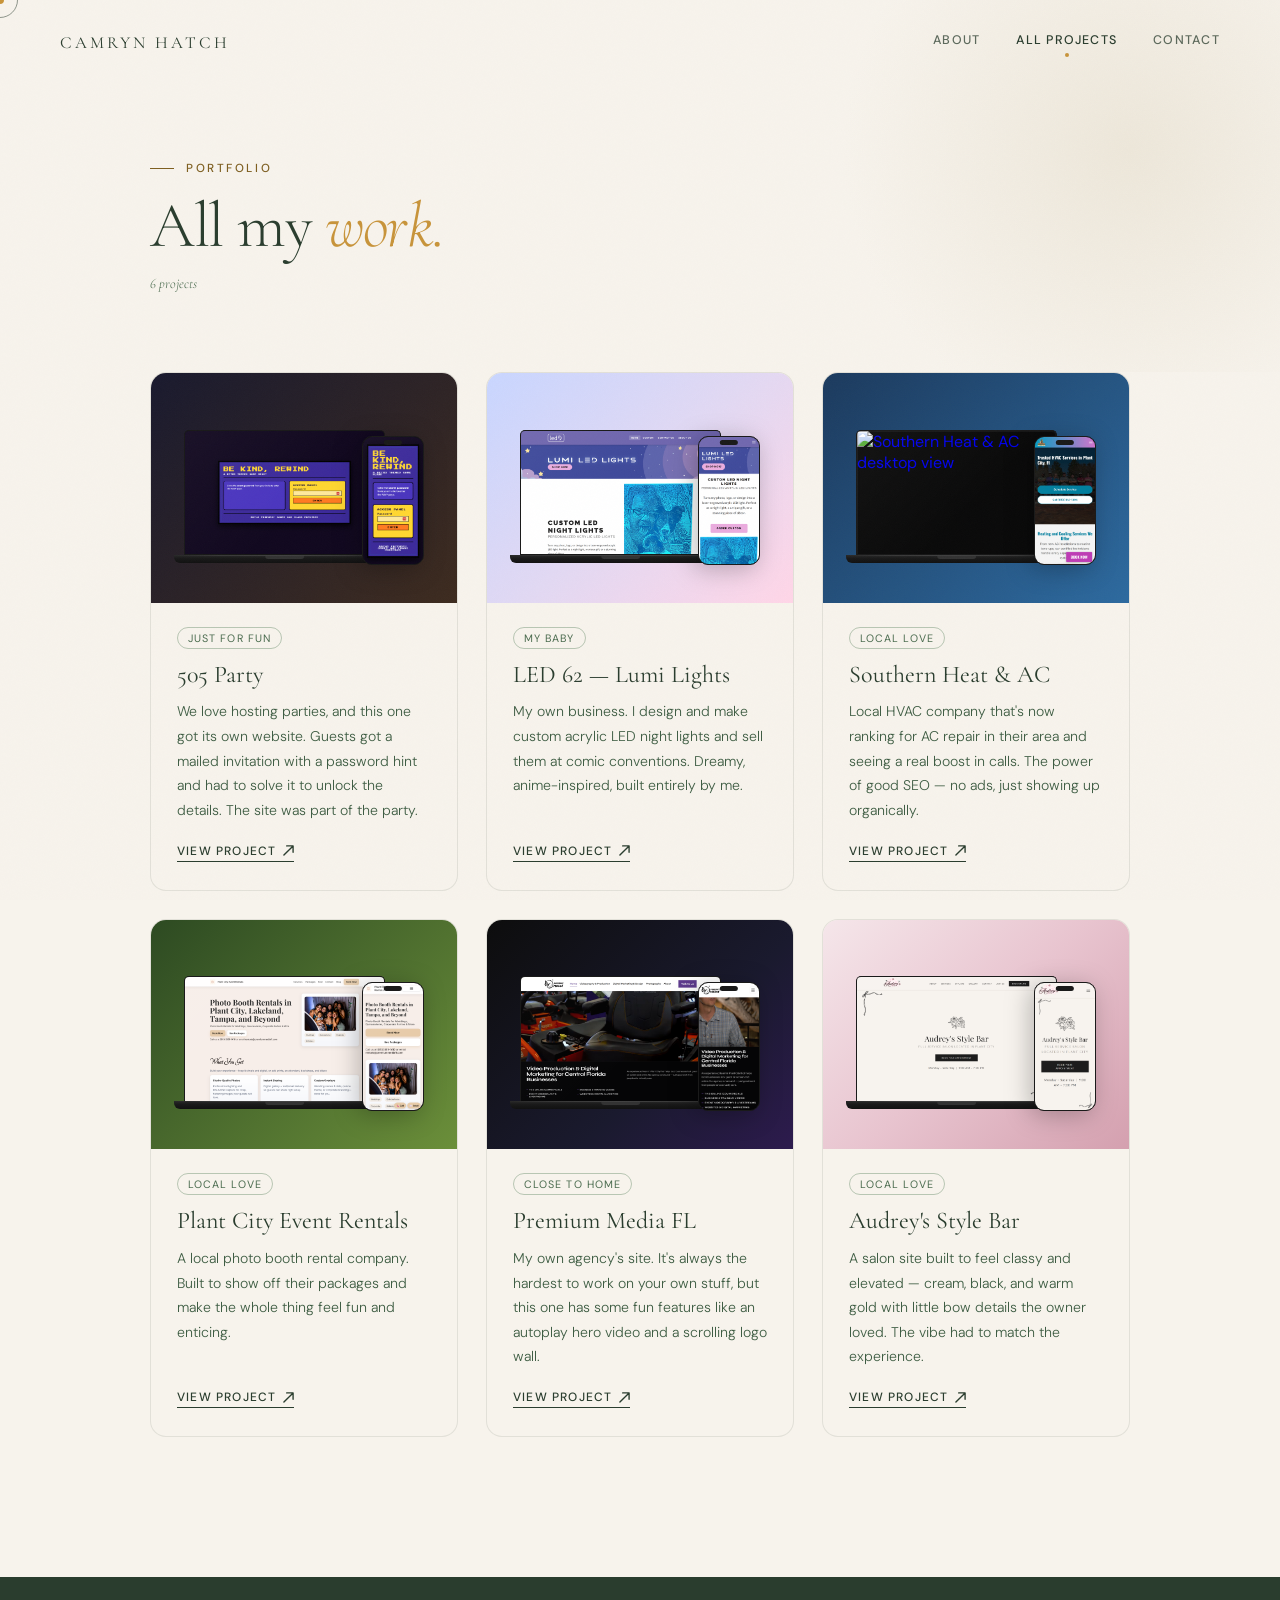
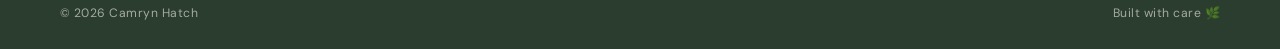
==== work.html @ 8586c79a "initial commit" ====
<!DOCTYPE html>
<html lang="en">
<head>
<meta charset="UTF-8">
<meta name="viewport" content="width=device-width, initial-scale=1.0">
<title>Work — Camryn Hatch</title>
<link href="https://fonts.googleapis.com/css2?family=Cormorant+Garamond:ital,wght@0,300;0,400;0,600;1,300;1,400&family=DM+Sans:ital,wght@0,300;0,400;0,500;1,300&display=swap" rel="stylesheet">
<link rel="stylesheet" href="style.css">
</head>
<body>

<div class="cursor-dot" id="cursorDot"></div>
<div class="cursor-ring" id="cursorRing"></div>

<a href="#workGrid" class="skip-nav">Skip to content</a>

<!-- NAV -->
<nav>
  <a href="index.html" class="nav-logo">Camryn Hatch</a>
  <button class="nav-toggle" id="navToggle" aria-label="Toggle menu" aria-expanded="false">
    <svg class="nav-toggle-icon" viewBox="0 0 32 32" fill="none" xmlns="http://www.w3.org/2000/svg">
      <!-- Stem -->
      <line class="toggle-stem" x1="16" y1="6" x2="16" y2="26" stroke="currentColor" stroke-width="2" stroke-linecap="round"/>
      <!-- Left leaf -->
      <path class="toggle-leaf toggle-leaf--left" d="M16 13 C12 9 6 9 6 13 C6 17 12 17 16 13Z" fill="currentColor" opacity="0.7"/>
      <!-- Right leaf -->
      <path class="toggle-leaf toggle-leaf--right" d="M16 21 C20 17 26 17 26 21 C26 25 20 25 16 21Z" fill="currentColor" opacity="0.7"/>
    </svg>
  </button>
  <ul class="nav-links" id="navLinks">
    <li><a href="index.html#about">About</a></li>
    <li><a href="work.html" class="active">All Projects</a></li>
    <li><a href="index.html#contact">Contact</a></li>
  </ul>
</nav>

<!-- PAGE HEADER -->
<section class="work-header">
  <div class="hero-bg-circle"></div>
  <div class="section-wrap">
    <div class="work-header-inner">
      <div class="work-header-text reveal">
        <p class="eyebrow">Portfolio</p>
        <h1 class="section-heading">All my <em>work.</em></h1>
        <p class="work-count" id="workCount">6 projects</p>
      </div>
    </div>
  </div>
</section>

<!-- WORK GRID -->
<section class="work-grid-section">
  <div class="section-wrap">
    <div class="work-grid" id="workGrid">

      <!-- 505 Party -->
      <a href="https://505party.com/" target="_blank" class="work-card reveal">
        <div class="card-thumb" style="background: linear-gradient(135deg, #1a1a2e 0%, #3d2b1f 100%);">
          <div class="card-thumb-inner">
            <div class="device-mockup-group">
              <div class="device-laptop">
                <div class="laptop-screen">
                  <img src="assets/screenshots/505-pc.png" alt="505 Party desktop view" loading="lazy">
                </div>
                <div class="laptop-base"></div>
              </div>
              <div class="device-phone">
                <div class="phone-notch"></div>
                <div class="phone-screen">
                  <img src="assets/screenshots/505-phone.png" alt="505 Party mobile view" loading="lazy">
                </div>
              </div>
            </div>
          </div>
        </div>
        <div class="card-body">
          <div class="card-tags">
            <span class="card-tag">Just for fun</span>
          </div>
          <div class="card-name">505 Party</div>
          <p class="card-desc">We love hosting parties, and this one got its own website. Guests got a mailed invitation with a password hint and had to solve it to unlock the details. The site was part of the party.</p>
          <span class="card-link">
            View project
            <svg width="11" height="11" viewBox="0 0 12 12" fill="none"><path d="M1 11L11 1M11 1H4M11 1V8" stroke="currentColor" stroke-width="1.5" stroke-linecap="round" stroke-linejoin="round"/></svg>
          </span>
        </div>
      </a>

      <!-- LED 62 -->
      <a href="https://led62.com/" target="_blank" class="work-card reveal reveal-d1">
        <div class="card-thumb" style="background: linear-gradient(135deg, #c9d6ff 0%, #e2d9f3 50%, #ffd6e7 100%);">
          <div class="card-thumb-inner">
            <div class="device-mockup-group">
              <div class="device-laptop">
                <div class="laptop-screen">
                  <img src="assets/screenshots/led62-pc.png" alt="LED 62 desktop view" loading="lazy">
                </div>
                <div class="laptop-base"></div>
              </div>
              <div class="device-phone">
                <div class="phone-notch"></div>
                <div class="phone-screen">
                  <img src="assets/screenshots/led62-phone.png" alt="LED 62 mobile view" loading="lazy">
                </div>
              </div>
            </div>
          </div>
        </div>
        <div class="card-body">
          <div class="card-tags">
            <span class="card-tag">My baby</span>
          </div>
          <div class="card-name">LED 62 — Lumi Lights</div>
          <p class="card-desc">My own business. I design and make custom acrylic LED night lights and sell them at comic conventions. Dreamy, anime-inspired, built entirely by me.</p>
          <span class="card-link">
            View project
            <svg width="11" height="11" viewBox="0 0 12 12" fill="none"><path d="M1 11L11 1M11 1H4M11 1V8" stroke="currentColor" stroke-width="1.5" stroke-linecap="round" stroke-linejoin="round"/></svg>
          </span>
        </div>
      </a>

      <!-- Southern Heat & AC -->
      <a href="https://southernheatandac.com/" target="_blank" class="work-card reveal reveal-d2">
        <div class="card-thumb" style="background: linear-gradient(135deg, #1c3a5e 0%, #2d6a9f 100%);">
          <div class="card-thumb-inner">
            <div class="device-mockup-group">
              <div class="device-laptop">
                <div class="laptop-screen">
                  <img src="assets/screenshots/southern-pc.png" alt="Southern Heat & AC desktop view" loading="lazy">
                </div>
                <div class="laptop-base"></div>
              </div>
              <div class="device-phone">
                <div class="phone-notch"></div>
                <div class="phone-screen">
                  <img src="assets/screenshots/southern-phone.png" alt="Southern Heat & AC mobile view" loading="lazy">
                </div>
              </div>
            </div>
          </div>
        </div>
        <div class="card-body">
          <div class="card-tags">
            <span class="card-tag">Local love</span>
          </div>
          <div class="card-name">Southern Heat &amp; AC</div>
          <p class="card-desc">Local HVAC company that's now ranking for AC repair in their area and seeing a real boost in calls. The power of good SEO — no ads, just showing up organically.</p>
          <span class="card-link">
            View project
            <svg width="11" height="11" viewBox="0 0 12 12" fill="none"><path d="M1 11L11 1M11 1H4M11 1V8" stroke="currentColor" stroke-width="1.5" stroke-linecap="round" stroke-linejoin="round"/></svg>
          </span>
        </div>
      </a>

      <!-- Plant City Event Rentals -->
      <a href="https://plantcityeventrentals.com/" target="_blank" class="work-card reveal">
        <div class="card-thumb" style="background: linear-gradient(135deg, #2d4a22 0%, #6b8f3a 100%);">
          <div class="card-thumb-inner">
            <div class="device-mockup-group">
              <div class="device-laptop">
                <div class="laptop-screen">
                  <img src="assets/screenshots/event-pc.png" alt="Plant City Event Rentals desktop view" loading="lazy">
                </div>
                <div class="laptop-base"></div>
              </div>
              <div class="device-phone">
                <div class="phone-notch"></div>
                <div class="phone-screen">
                  <img src="assets/screenshots/event-phone.png" alt="Plant City Event Rentals mobile view" loading="lazy">
                </div>
              </div>
            </div>
          </div>
        </div>
        <div class="card-body">
          <div class="card-tags">
            <span class="card-tag">Local love</span>
          </div>
          <div class="card-name">Plant City Event Rentals</div>
          <p class="card-desc">A local photo booth rental company. Built to show off their packages and make the whole thing feel fun and enticing.</p>
          <span class="card-link">
            View project
            <svg width="11" height="11" viewBox="0 0 12 12" fill="none"><path d="M1 11L11 1M11 1H4M11 1V8" stroke="currentColor" stroke-width="1.5" stroke-linecap="round" stroke-linejoin="round"/></svg>
          </span>
        </div>
      </a>

      <!-- Premium Media FL -->
      <a href="https://premiummediafl.com/" target="_blank" class="work-card reveal reveal-d1">
        <div class="card-thumb" style="background: linear-gradient(135deg, #0d0d0d 0%, #1a1a2e 60%, #2d1b4e 100%);">
          <div class="card-thumb-inner">
            <div class="device-mockup-group">
              <div class="device-laptop">
                <div class="laptop-screen">
                  <img src="assets/screenshots/premium-pc.png" alt="Premium Media FL desktop view" loading="lazy">
                </div>
                <div class="laptop-base"></div>
              </div>
              <div class="device-phone">
                <div class="phone-notch"></div>
                <div class="phone-screen">
                  <img src="assets/screenshots/premium-phone.png" alt="Premium Media FL mobile view" loading="lazy">
                </div>
              </div>
            </div>
          </div>
        </div>
        <div class="card-body">
          <div class="card-tags">
            <span class="card-tag">Close to home</span>
          </div>
          <div class="card-name">Premium Media FL</div>
          <p class="card-desc">My own agency's site. It's always the hardest to work on your own stuff, but this one has some fun features like an autoplay hero video and a scrolling logo wall.</p>
          <span class="card-link">
            View project
            <svg width="11" height="11" viewBox="0 0 12 12" fill="none"><path d="M1 11L11 1M11 1H4M11 1V8" stroke="currentColor" stroke-width="1.5" stroke-linecap="round" stroke-linejoin="round"/></svg>
          </span>
        </div>
      </a>

      <!-- Audrey's Style Bar -->
      <a href="https://audreysstylebar.com/" target="_blank" class="work-card reveal reveal-d2">
        <div class="card-thumb" style="background: linear-gradient(135deg, #f5e6ea 0%, #e8c4cf 50%, #d4a0af 100%);">
          <div class="card-thumb-inner">
            <div class="device-mockup-group">
              <div class="device-laptop">
                <div class="laptop-screen">
                  <img src="assets/screenshots/audrey-pc.png" alt="Audrey's Style Bar desktop view" loading="lazy">
                </div>
                <div class="laptop-base"></div>
              </div>
              <div class="device-phone">
                <div class="phone-notch"></div>
                <div class="phone-screen">
                  <img src="assets/screenshots/audrey-phone.png" alt="Audrey's Style Bar mobile view" loading="lazy">
                </div>
              </div>
            </div>
          </div>
        </div>
        <div class="card-body">
          <div class="card-tags">
            <span class="card-tag">Local love</span>
          </div>
          <div class="card-name">Audrey's Style Bar</div>
          <p class="card-desc">A salon site built to feel classy and elevated — cream, black, and warm gold with little bow details the owner loved. The vibe had to match the experience.</p>
          <span class="card-link">
            View project
            <svg width="11" height="11" viewBox="0 0 12 12" fill="none"><path d="M1 11L11 1M11 1H4M11 1V8" stroke="currentColor" stroke-width="1.5" stroke-linecap="round" stroke-linejoin="round"/></svg>
          </span>
        </div>
      </a>

      <!-- Empty state -->
      <div class="empty-state" id="emptyState">
        <p>Nothing here yet — check back soon &#127807;</p>
      </div>

    </div>
  </div>
</section>

<!-- FOOTER -->
<footer>
  <span>&#169; <span id="yr"></span> Camryn Hatch</span>
  <span>Built with care &#127807;</span>
</footer>

<script>
  document.getElementById('yr').textContent = new Date().getFullYear();

  // Cursor
  const dot = document.getElementById('cursorDot');
  const ring = document.getElementById('cursorRing');
  let mx = 0, my = 0, rx = 0, ry = 0;
  document.addEventListener('mousemove', e => {
    mx = e.clientX; my = e.clientY;
    dot.style.left = mx + 'px';
    dot.style.top = my + 'px';
  });
  (function animateRing() {
    rx += (mx - rx) * 0.1;
    ry += (my - ry) * 0.1;
    ring.style.left = rx + 'px';
    ring.style.top = ry + 'px';
    requestAnimationFrame(animateRing);
  })();
  document.querySelectorAll('a, .work-card, .filter-btn').forEach(el => {
    el.addEventListener('mouseenter', () => document.body.classList.add('hovering'));
    el.addEventListener('mouseleave', () => document.body.classList.remove('hovering'));
  });

  // Scroll reveal
  const observer = new IntersectionObserver(entries => {
    entries.forEach(e => { if (e.isIntersecting) e.target.classList.add('visible'); });
  }, { threshold: 0.08 });
  document.querySelectorAll('.reveal').forEach(el => observer.observe(el));

  // Mobile nav toggle
  const navToggle = document.getElementById('navToggle');
  const navLinks = document.getElementById('navLinks');

  navToggle.addEventListener('click', () => {
    const isOpen = navLinks.classList.toggle('nav-open');
    navToggle.classList.toggle('is-open');
    navToggle.setAttribute('aria-expanded', isOpen);
    document.body.classList.toggle('nav-locked', isOpen);
  });

  navLinks.querySelectorAll('a').forEach(link => {
    link.addEventListener('click', () => {
      navLinks.classList.remove('nav-open');
      navToggle.classList.remove('is-open');
      navToggle.setAttribute('aria-expanded', false);
      document.body.classList.remove('nav-locked');
    });
  });
</script>
</body>
</html>
---- style.css ----
:root {
  --cream: #F7F3EC;
  --cream-dark: #EDE7DA;
  --forest: #2A3D2E;
  --forest-mid: #3D5C42;
  --moss: #6B8F6E;
  --moss-text: #4A6B4E;
  --honey: #C8943A;
  --honey-text: #7E5F20;
  --honey-light: #E8B86D;
  --petal: #D4A5A5;
  --ink: #1C2419;
  --mist: rgba(42,61,46,0.06);
}

*, *::before, *::after { margin:0; padding:0; box-sizing:border-box; }
html { scroll-behavior: smooth; }

body {
  font-family: 'DM Sans', sans-serif;
  background: var(--cream);
  color: var(--ink);
  overflow-x: hidden;
}

body.nav-locked { overflow: hidden; }

/* SKIP NAV */
.skip-nav {
  position: absolute;
  top: -100%;
  left: 16px;
  background: var(--forest);
  color: var(--cream);
  padding: 12px 24px;
  border-radius: 0 0 8px 8px;
  font-size: 0.85rem;
  font-weight: 500;
  text-decoration: none;
  z-index: 9999;
  transition: top 0.2s;
}
.skip-nav:focus {
  top: 0;
}

body::before {
  content: '';
  position: fixed;
  inset: 0;
  z-index: 1000;
  pointer-events: none;
  opacity: 0.022;
  background-image: url("data:image/svg+xml,%3Csvg viewBox='0 0 256 256' xmlns='http://www.w3.org/2000/svg'%3E%3Cfilter id='noise'%3E%3CfeTurbulence type='fractalNoise' baseFrequency='0.9' numOctaves='4' stitchTiles='stitch'/%3E%3C/filter%3E%3Crect width='100%25' height='100%25' filter='url(%23noise)'/%3E%3C/svg%3E");
  background-size: 200px;
}

/* CURSOR */
.cursor-dot {
  width: 8px; height: 8px;
  background: var(--honey);
  border-radius: 50%;
  position: fixed;
  pointer-events: none;
  z-index: 9999;
  transform: translate(-50%,-50%);
}
.cursor-ring {
  width: 36px; height: 36px;
  border: 1.5px solid var(--forest);
  border-radius: 50%;
  position: fixed;
  pointer-events: none;
  z-index: 9998;
  transform: translate(-50%,-50%);
  transition: width 0.3s, height 0.3s, border-color 0.3s, opacity 0.3s;
  opacity: 0.5;
}
body.hovering .cursor-ring {
  width: 56px; height: 56px;
  border-color: var(--honey);
  opacity: 0.85;
}

/* NAV */
nav {
  position: fixed;
  top: 0; width: 100%;
  z-index: 500;
  padding: 28px 60px;
  display: flex;
  justify-content: space-between;
  align-items: center;
}
.nav-logo {
  font-family: 'Cormorant Garamond', serif;
  font-size: 1.05rem;
  font-weight: 400;
  letter-spacing: 0.18em;
  text-transform: uppercase;
  color: var(--forest);
  text-decoration: none;
}
.nav-links { list-style: none; display: flex; gap: 36px; }
.nav-links a {
  font-size: 0.78rem;
  font-weight: 500;
  letter-spacing: 0.1em;
  text-transform: uppercase;
  color: var(--forest);
  text-decoration: none;
  opacity: 0.75;
  transition: opacity 0.2s;
}
.nav-links a:hover { opacity: 1; }

/* NAV TOGGLE (botanical leaf hamburger) */
.nav-toggle {
  display: none;
  background: none;
  border: none;
  cursor: pointer;
  padding: 4px;
  z-index: 600;
  color: var(--forest);
  transition: color 0.3s;
}
.nav-toggle-icon {
  width: 32px;
  height: 32px;
}

.toggle-stem,
.toggle-leaf {
  transition: all 0.4s cubic-bezier(.23,1,.32,1);
  transform-origin: center;
}

/* Open state: leaves rotate into an X, stem fades */
.nav-toggle.is-open .toggle-stem {
  opacity: 0;
}
.nav-toggle.is-open .toggle-leaf--left {
  d: path("M8 8 L24 24");
  opacity: 1;
}
.nav-toggle.is-open .toggle-leaf--right {
  d: path("M24 8 L8 24");
  opacity: 1;
}

/* Fallback X for browsers that don't animate d */
.nav-toggle.is-open .toggle-leaf--left {
  transform: translate(-3px, -4px) rotate(45deg) scaleX(2.2) scaleY(0.3);
}
.nav-toggle.is-open .toggle-leaf--right {
  transform: translate(3px, 4px) rotate(-45deg) scaleX(2.2) scaleY(0.3);
}

/* Nav light mode adjustments for toggle */
nav.nav-light .nav-toggle { color: var(--cream); }

/* HERO */
#hero {
  min-height: 100vh;
  padding: 140px 60px 80px;
  display: grid;
  grid-template-columns: 1fr 1fr;
  align-items: center;
  gap: 40px;
  position: relative;
  overflow: hidden;
}
.hero-bg-circle {
  position: absolute;
  right: -140px; top: -140px;
  width: 620px; height: 620px;
  border-radius: 50%;
  background: radial-gradient(circle, var(--cream-dark) 0%, transparent 70%);
  z-index: 0;
}
.hero-left { position: relative; z-index: 1; }

.hero-greeting {
  font-size: 0.78rem;
  font-weight: 500;
  letter-spacing: 0.22em;
  text-transform: uppercase;
  color: var(--moss-text);
  margin-bottom: 24px;
  display: flex;
  align-items: center;
  gap: 14px;
  opacity: 0;
  animation: fadeUp 0.8s 0.2s ease forwards;
}
.hero-greeting::before {
  content: '';
  display: block;
  width: 32px; height: 1px;
  background: var(--moss);
}

.hero-name {
  font-family: 'Cormorant Garamond', serif;
  font-size: clamp(4rem, 8vw, 7.5rem);
  font-weight: 300;
  line-height: 0.92;
  letter-spacing: -0.02em;
  color: var(--forest);
  margin-bottom: 32px;
  opacity: 0;
  animation: fadeUp 0.9s 0.35s ease forwards;
}
.hero-name em { font-style: italic; color: var(--honey); }

.hero-tagline {
  font-size: 1.05rem;
  font-weight: 300;
  line-height: 1.8;
  color: var(--forest-mid);
  max-width: 400px;
  margin-bottom: 48px;
  opacity: 0;
  animation: fadeUp 0.9s 0.5s ease forwards;
}

.hero-cta {
  display: inline-flex;
  align-items: center;
  gap: 14px;
  font-size: 0.82rem;
  font-weight: 500;
  letter-spacing: 0.1em;
  text-transform: uppercase;
  color: var(--cream);
  background: var(--forest);
  padding: 16px 32px;
  text-decoration: none;
  border-radius: 100px;
  transition: background 0.3s, transform 0.3s, box-shadow 0.3s;
  opacity: 0;
  animation: fadeUp 0.9s 0.65s ease forwards;
}
.hero-cta:hover {
  background: var(--honey);
  transform: translateY(-2px);
  box-shadow: 0 12px 40px rgba(200,148,58,0.3);
}
.hero-cta svg { transition: transform 0.3s; }
.hero-cta:hover svg { transform: translateX(5px); }

.hero-right {
  position: relative; z-index: 1;
  display: flex;
  align-items: center;
  justify-content: center;
  opacity: 0;
  animation: fadeIn 1.2s 0.6s ease forwards;
}
.botanical-art { width: 100%; max-width: 420px; }

/* Nav light mode (over dark sections) */
nav.nav-light {
  background: rgba(42,61,46,0.92);
  backdrop-filter: blur(12px);
}
nav.nav-light .nav-logo { color: var(--cream); }
nav.nav-light .nav-links a { color: var(--cream); }
nav.nav-light .nav-links a:hover { opacity: 1; color: var(--honey-light); }

/* SHARED */
.section-wrap { max-width: 1100px; margin: 0 auto; padding: 0 60px; }

.eyebrow {
  font-size: 0.73rem;
  font-weight: 500;
  letter-spacing: 0.22em;
  text-transform: uppercase;
  color: var(--honey-text);
  margin-bottom: 16px;
  display: flex;
  align-items: center;
  gap: 12px;
}
.eyebrow::before {
  content: '';
  display: block;
  width: 24px; height: 1px;
  background: var(--honey-text);
}

.section-heading {
  font-family: 'Cormorant Garamond', serif;
  font-size: clamp(2.8rem, 5vw, 4.5rem);
  font-weight: 300;
  line-height: 1.05;
  letter-spacing: -0.02em;
  color: var(--forest);
}
.section-heading em { font-style: italic; color: var(--honey); }

/* ABOUT */
#about {
  padding: 140px 0;
  background: var(--forest);
  position: relative;
  overflow: hidden;
}
#about::before {
  content: '';
  position: absolute;
  bottom: -200px; right: -200px;
  width: 600px; height: 600px;
  border-radius: 50%;
  background: radial-gradient(circle, rgba(200,148,58,0.1) 0%, transparent 70%);
  pointer-events: none;
}
#about .section-wrap {
  position: relative;
  z-index: 2;
}
#about .eyebrow { color: var(--honey-light); }
#about .eyebrow::before { background: var(--honey-light); }
#about .section-heading { color: var(--cream); }
#about .section-heading em { color: var(--honey-light); }

.about-grid {
  display: block;
  max-width: 560px;
  margin-top: 60px;
  position: relative;
  z-index: 2;
}
.about-body {
  font-size: 1.05rem;
  font-weight: 300;
  line-height: 1.95;
  color: rgba(247,243,236,0.7);
}
.about-body p + p { margin-top: 22px; }
.about-body strong { color: var(--honey-light); font-weight: 500; }

.about-facts { display: flex; flex-direction: column; gap: 0; }
.fact-item {
  border-top: 1px solid rgba(247,243,236,0.1);
  padding: 22px 0;
}
.fact-item:last-child { border-bottom: 1px solid rgba(247,243,236,0.1); }
.fact-label {
  font-size: 0.68rem;
  letter-spacing: 0.2em;
  text-transform: uppercase;
  color: var(--moss-text);
  margin-bottom: 6px;
}
.fact-value {
  font-family: 'Cormorant Garamond', serif;
  font-size: 1.25rem;
  font-weight: 300;
  color: var(--cream);
}

/* ABOUT PORTRAIT — full bleed background */
.about-portrait-bg {
  position: absolute;
  top: 0;
  right: 0;
  width: 55%;
  height: 100%;
  z-index: 1;
  overflow: hidden;
  pointer-events: none;
}
.about-portrait-bg img {
  width: 100%;
  height: 100%;
  object-fit: cover;
  object-position: center top;
  filter: grayscale(100%) contrast(1.1);
  opacity: 0.55;
}
.about-portrait-bg::after {
  content: '';
  position: absolute;
  inset: 0;
  background: 
    linear-gradient(to right, var(--forest) 0%, rgba(42,61,46,0.7) 30%, rgba(42,61,46,0.1) 60%, rgba(42,61,46,0.4) 100%),
    linear-gradient(to bottom, var(--forest) 0%, transparent 12%, transparent 80%, var(--forest) 100%);
  pointer-events: none;
}

@media (max-width: 860px) {
  .about-portrait-bg {
    width: 100%;
    opacity: 0.5;
  }
}

/* PROJECTS */
#projects { padding: 140px 0; }
.projects-header { margin-bottom: 80px; }

.project-entry {
  border-top: 1px solid rgba(42,61,46,0.13);
  padding: 72px 0;
  display: grid;
  grid-template-columns: 1fr 2fr;
  gap: 80px;
  align-items: start;
}
.project-entry:last-child { border-bottom: 1px solid rgba(42,61,46,0.13); }

.project-meta { position: sticky; top: 120px; }

.project-number {
  font-family: 'Cormorant Garamond', serif;
  font-size: 4.5rem;
  font-weight: 300;
  color: var(--moss);
  line-height: 1;
  margin-bottom: 18px;
}

.project-name {
  font-family: 'Cormorant Garamond', serif;
  font-size: 1.75rem;
  font-weight: 400;
  color: var(--forest);
  margin-bottom: 12px;
  line-height: 1.2;
}
.project-tags { display: flex; flex-wrap: wrap; gap: 8px; margin-top: 16px; }
.project-tag {
  font-size: 0.7rem;
  letter-spacing: 0.1em;
  text-transform: uppercase;
  color: var(--moss-text);
  border: 1px solid rgba(107,143,110,0.5);
  border-radius: 100px;
  padding: 4px 13px;
}

.project-link-btn {
  display: inline-flex;
  align-items: center;
  gap: 8px;
  margin-top: 28px;
  font-size: 0.78rem;
  font-weight: 500;
  letter-spacing: 0.1em;
  text-transform: uppercase;
  color: var(--forest);
  text-decoration: none;
  border-bottom: 1px solid var(--forest);
  padding-bottom: 3px;
  transition: color 0.2s, border-color 0.2s;
}
.project-link-btn:hover { color: var(--honey); border-color: var(--honey); }

.project-visual {
  width: 100%;
  aspect-ratio: 16/9;
  border-radius: 14px;
  overflow: hidden;
  margin-bottom: 36px;
  display: flex;
  align-items: flex-end;
  justify-content: center;
  text-decoration: none;
  color: inherit;
  cursor: pointer;
}
.project-visual-inner {
  width: 100%; height: 100%;
  display: flex;
  align-items: flex-end;
  justify-content: center;
  font-size: 5rem;
  transition: transform 0.6s cubic-bezier(.23,1,.32,1);
}
.project-entry:hover .project-visual-inner { transform: scale(1.04); }

.project-description {
  font-size: 1rem;
  font-weight: 300;
  line-height: 1.88;
  color: var(--forest-mid);
  margin-bottom: 28px;
}

.project-breakdown {
  background: var(--mist);
  border-left: 2px solid var(--honey);
  border-radius: 0 10px 10px 0;
  padding: 26px 30px;
}
.breakdown-title {
  font-size: 0.68rem;
  letter-spacing: 0.2em;
  text-transform: uppercase;
  color: var(--honey-text);
  margin-bottom: 12px;
}
.breakdown-text {
  font-size: 0.93rem;
  font-weight: 300;
  line-height: 1.82;
  color: var(--forest-mid);
}

/* CONTACT */
#contact {
  padding: 140px 0;
  background: var(--cream-dark);
  position: relative;
  overflow: hidden;
}
.contact-inner { max-width: 660px; }

.contact-email {
  font-family: 'Cormorant Garamond', serif;
  font-size: clamp(2rem, 4vw, 3.2rem);
  font-weight: 300;
  font-style: italic;
  color: var(--forest);
  text-decoration: none;
  display: block;
  margin-top: 48px;
  margin-bottom: 14px;
  transition: color 0.2s;
  border-bottom: 1px solid transparent;
  width: fit-content;
}
.contact-email:hover { color: var(--honey); border-color: var(--honey); }

.contact-sub {
  font-size: 0.9rem;
  font-weight: 300;
  color: var(--moss-text);
  margin-bottom: 48px;
}
.social-row { display: flex; gap: 28px; flex-wrap: wrap; }
.social-link {
  font-size: 0.78rem;
  font-weight: 500;
  letter-spacing: 0.1em;
  text-transform: uppercase;
  color: var(--forest);
  text-decoration: none;
  opacity: 0.75;
  transition: opacity 0.2s;
}
.social-link:hover { opacity: 1; }

/* Decorative leaf */
.deco-leaf {
  position: absolute;
  right: 0; bottom: 0;
  opacity: 0.06;
  pointer-events: none;
}

/* FOOTER */
footer {
  padding: 28px 60px;
  display: flex;
  justify-content: space-between;
  align-items: center;
  background: var(--forest);
  color: rgba(247,243,236,0.6);
  font-size: 0.76rem;
  letter-spacing: 0.04em;
}
footer a { color: inherit; text-decoration: none; transition: color 0.2s; }
footer a:hover { color: var(--honey-light); }

/* ANIMATIONS */
@keyframes fadeUp {
  from { opacity: 0; transform: translateY(28px); }
  to   { opacity: 1; transform: translateY(0); }
}
@keyframes fadeIn {
  from { opacity: 0; }
  to   { opacity: 1; }
}

.reveal {
  opacity: 0;
  transform: translateY(36px);
  transition: opacity 0.85s ease, transform 0.85s ease;
}
.reveal.visible { opacity: 1; transform: translateY(0); }
.reveal-d1 { transition-delay: 0.1s; }
.reveal-d2 { transition-delay: 0.22s; }
.reveal-d3 { transition-delay: 0.38s; }

/* RESPONSIVE */
@media (max-width: 860px) {
  #hero, .about-grid, .project-entry { grid-template-columns: 1fr; }
  nav { padding: 22px 24px; }
  .nav-links { gap: 18px; }
  .section-wrap { padding: 0 24px; }
  #hero { padding: 110px 24px 70px; }
  .hero-right { display: none; }
  .project-meta { position: static; }
  footer { flex-direction: column; gap: 10px; padding: 24px; }

  /* Mobile nav toggle — show button */
  .nav-toggle { display: block; }

  /* Mobile nav overlay */
  .nav-links {
    position: fixed;
    top: 0;
    left: 0;
    width: 100vw;
    height: 100vh;
    height: 100dvh;
    flex-direction: column;
    align-items: center;
    justify-content: center;
    gap: 0;
    background: var(--forest);
    z-index: 550;
    opacity: 0;
    visibility: hidden;
    transition: opacity 0.4s ease, visibility 0.4s;
  }
  .nav-links.nav-open {
    opacity: 1;
    visibility: visible;
  }

  .nav-links li {
    opacity: 0;
    transform: translateY(20px);
    transition: opacity 0.35s ease, transform 0.35s ease;
  }
  .nav-links.nav-open li {
    opacity: 1;
    transform: translateY(0);
  }
  .nav-links.nav-open li:nth-child(1) { transition-delay: 0.1s; }
  .nav-links.nav-open li:nth-child(2) { transition-delay: 0.18s; }
  .nav-links.nav-open li:nth-child(3) { transition-delay: 0.26s; }
  .nav-links.nav-open li:nth-child(4) { transition-delay: 0.34s; }

  .nav-links a {
    font-family: 'Cormorant Garamond', serif;
    font-size: 2rem;
    font-weight: 300;
    letter-spacing: 0.08em;
    text-transform: none;
    color: var(--cream);
    opacity: 0.8;
    padding: 16px 0;
    display: block;
  }
  .nav-links a:hover,
  .nav-links a.active {
    opacity: 1;
    color: var(--honey-light);
  }

  /* Toggle button stays above overlay */
  .nav-toggle {
    position: relative;
    z-index: 600;
  }
  .nav-toggle.is-open {
    color: var(--cream);
  }
}


/* ==============================
   WORK PAGE
   ============================== */

/* Page header */
.work-header {
  padding: 160px 0 80px;
  position: relative;
  overflow: hidden;
}
.work-header .hero-bg-circle {
  position: absolute;
  right: -140px; top: -140px;
  width: 580px; height: 580px;
  border-radius: 50%;
  background: radial-gradient(circle, var(--cream-dark) 0%, transparent 70%);
  z-index: 0;
  pointer-events: none;
}
.work-header-inner {
  position: relative;
  z-index: 1;
  display: flex;
  align-items: flex-end;
  justify-content: space-between;
  gap: 40px;
  flex-wrap: wrap;
}
.work-header-text {}
.work-count {
  font-family: 'Cormorant Garamond', serif;
  font-size: 0.88rem;
  font-weight: 300;
  font-style: italic;
  color: var(--moss-text);
  margin-top: 16px;
}

/* Work grid */
.work-grid-section {
  padding: 0 0 140px;
}
.work-grid {
  display: grid;
  grid-template-columns: repeat(3, 1fr);
  gap: 28px;
}

/* Card */
.work-card {
  background: var(--cream);
  border: 1px solid rgba(42,61,46,0.1);
  border-radius: 16px;
  overflow: hidden;
  text-decoration: none;
  display: flex;
  flex-direction: column;
  transition: transform 0.35s cubic-bezier(.23,1,.32,1),
              box-shadow 0.35s ease,
              border-color 0.25s;
  cursor: pointer;
}
.work-card:hover {
  transform: translateY(-6px);
  box-shadow: 0 24px 60px rgba(42,61,46,0.1);
  border-color: rgba(42,61,46,0.2);
}
.work-card[data-hidden="true"] {
  display: none;
}

.card-thumb {
  width: 100%;
  aspect-ratio: 4/3;
  display: flex;
  align-items: flex-end;
  justify-content: center;
  overflow: hidden;
  position: relative;
  flex-shrink: 0;
}
.card-thumb-inner {
  transition: transform 0.5s cubic-bezier(.23,1,.32,1);
  display: flex;
  align-items: flex-end;
  justify-content: center;
  width: 100%; height: 100%;
}
.work-card:hover .card-thumb-inner { transform: scale(1.06); }

.card-body {
  padding: 24px 26px 28px;
  display: flex;
  flex-direction: column;
  flex: 1;
}
.card-tags {
  display: flex;
  flex-wrap: wrap;
  gap: 6px;
  margin-bottom: 12px;
}
.card-tag {
  font-size: 0.67rem;
  letter-spacing: 0.1em;
  text-transform: uppercase;
  color: var(--moss-text);
  border: 1px solid rgba(107,143,110,0.45);
  border-radius: 100px;
  padding: 3px 10px;
}
.card-name {
  font-family: 'Cormorant Garamond', serif;
  font-size: 1.5rem;
  font-weight: 400;
  color: var(--forest);
  line-height: 1.2;
  margin-bottom: 10px;
}
.card-desc {
  font-size: 0.88rem;
  font-weight: 300;
  line-height: 1.75;
  color: var(--forest-mid);
  flex: 1;
  margin-bottom: 20px;
}
.card-link {
  display: inline-flex;
  align-items: center;
  gap: 7px;
  font-size: 0.75rem;
  font-weight: 500;
  letter-spacing: 0.1em;
  text-transform: uppercase;
  color: var(--forest);
  border-bottom: 1px solid var(--forest);
  padding-bottom: 2px;
  width: fit-content;
  transition: color 0.2s, border-color 0.2s;
}
.work-card:hover .card-link {
  color: var(--honey);
  border-color: var(--honey);
}

/* Empty state */
.empty-state {
  grid-column: 1 / -1;
  text-align: center;
  padding: 80px 20px;
  display: none;
}
.empty-state.visible { display: block; }
.empty-state p {
  font-family: 'Cormorant Garamond', serif;
  font-size: 1.6rem;
  font-style: italic;
  font-weight: 300;
  color: var(--moss);
}

/* Nav active state */
.nav-links a.active { opacity: 1; }
.nav-links a.active::after {
  content: '';
  display: block;
  width: 4px; height: 4px;
  border-radius: 50%;
  background: var(--honey);
  margin: 4px auto 0;
}

/* WORK PAGE RESPONSIVE */
@media (max-width: 1000px) {
  .work-grid { grid-template-columns: repeat(2, 1fr); }
}
@media (max-width: 860px) {
  .work-header { padding: 120px 0 60px; }
  .work-header-inner { flex-direction: column; align-items: flex-start; }
  .filter-bar { margin-top: 8px; }
}
@media (max-width: 560px) {
  .work-grid { grid-template-columns: 1fr; }
}

/* Accessibility badge — stands out across all cards */
.card-tag--acc {
  color: var(--honey);
  border-color: var(--honey);
  font-weight: 500;
}

/* Accessibility badge — index project tags */
.project-tag--acc {
  color: var(--honey);
  border-color: var(--honey);
  font-weight: 500;
}


/* ==============================
   DEVICE MOCKUP FRAMES
   ============================== */

.device-mockup-group {
  display: flex;
  align-items: flex-end;
  justify-content: center;
  gap: 0;
  width: 100%;
  height: 100%;
  padding: 0 14px 0;
  margin-bottom: 40px;
  position: relative;
}

/* --- LAPTOP --- */
.device-laptop {
  position: relative;
  width: 72%;
  flex-shrink: 0;
  z-index: 1;
}

a.device-laptop--link {
  display: block;
  text-decoration: none;
  color: inherit;
  cursor: pointer;
}

.laptop-screen {
  background: #0a0a0a;
  border-radius: 5px 5px 0 0;
  border: 1.5px solid #1a1a1a;
  border-bottom: none;
  overflow: hidden;
  aspect-ratio: 16 / 10;
  position: relative;
  box-shadow: 0 0 0 1px rgba(255,255,255,0.05) inset;
}

.laptop-screen img {
  width: 100%;
  display: block;
}

.laptop-base {
  width: 110%;
  height: 8px;
  background: linear-gradient(180deg, #2a2a2a 0%, #1a1a1a 40%, #111 100%);
  border-radius: 0 0 6px 6px;
  margin-left: -5%;
  position: relative;
}
.laptop-base::before {
  content: '';
  position: absolute;
  top: 1px;
  left: 50%;
  transform: translateX(-50%);
  width: 18%;
  height: 3px;
  background: #333;
  border-radius: 0 0 3px 3px;
}
.laptop-base::after {
  content: '';
  position: absolute;
  top: 0;
  left: 0;
  right: 0;
  height: 1px;
  background: linear-gradient(90deg, transparent 0%, rgba(255,255,255,0.08) 20%, rgba(255,255,255,0.12) 50%, rgba(255,255,255,0.08) 80%, transparent 100%);
}

/* --- PHONE --- */
.device-phone {
  position: relative;
  width: 22%;
  flex-shrink: 0;
  z-index: 2;
  margin-left: -8%;
  margin-bottom: -2px;
  filter: drop-shadow(-4px 4px 12px rgba(0,0,0,0.25));
}

.phone-screen {
  background: #0a0a0a;
  border-radius: 10px;
  border: 1.5px solid #1a1a1a;
  overflow: hidden;
  aspect-ratio: 9 / 19;
  position: relative;
  box-shadow: 0 0 0 1px rgba(255,255,255,0.06) inset;
}

.phone-notch {
  position: absolute;
  top: 4px;
  left: 50%;
  transform: translateX(-50%);
  width: 30%;
  height: 5px;
  background: #1a1a1a;
  border-radius: 10px;
  z-index: 3;
}

.phone-screen img {
  width: 100%;
  display: block;
}

/* Subtle reflection on both devices */
.laptop-screen::after,
.phone-screen::after {
  content: '';
  position: absolute;
  inset: 0;
  background: linear-gradient(135deg, rgba(255,255,255,0.04) 0%, transparent 60%);
  pointer-events: none;
  z-index: 2;
}

/* --- RESPONSIVE ADJUSTMENTS --- */
@media (max-width: 1000px) {
  .device-mockup-group {
    padding: 18px 12px 10px;
  }
  .device-laptop { width: 70%; }
  .device-phone { width: 24%; margin-left: -10%; }
}

@media (max-width: 560px) {
  .device-mockup-group {
    padding: 24px 20px 16px;
  }
  .device-laptop { width: 68%; }
  .device-phone { width: 26%; margin-left: -10%; }
  .laptop-screen { border-radius: 8px 8px 0 0; }
  .phone-screen { border-radius: 12px; }
  .phone-notch { height: 6px; width: 28%; }
}

/* --- WIDE VARIANT (for project-visual on portfolio page) --- */
.device-mockup-group--wide {
  padding: 0 40px;
  margin-bottom: 50px;
}
.device-mockup-group--wide .device-laptop {
  width: 68%;
}
.device-mockup-group--wide .device-phone {
  width: 16%;
  margin-left: -6%;
}

@media (max-width: 860px) {
  .device-mockup-group--wide {
    padding: 0 20px;
    margin-bottom: -20px;
  }
  .device-mockup-group--wide .device-laptop { width: 70%; }
  .device-mockup-group--wide .device-phone { width: 20%; margin-left: -8%; }
}
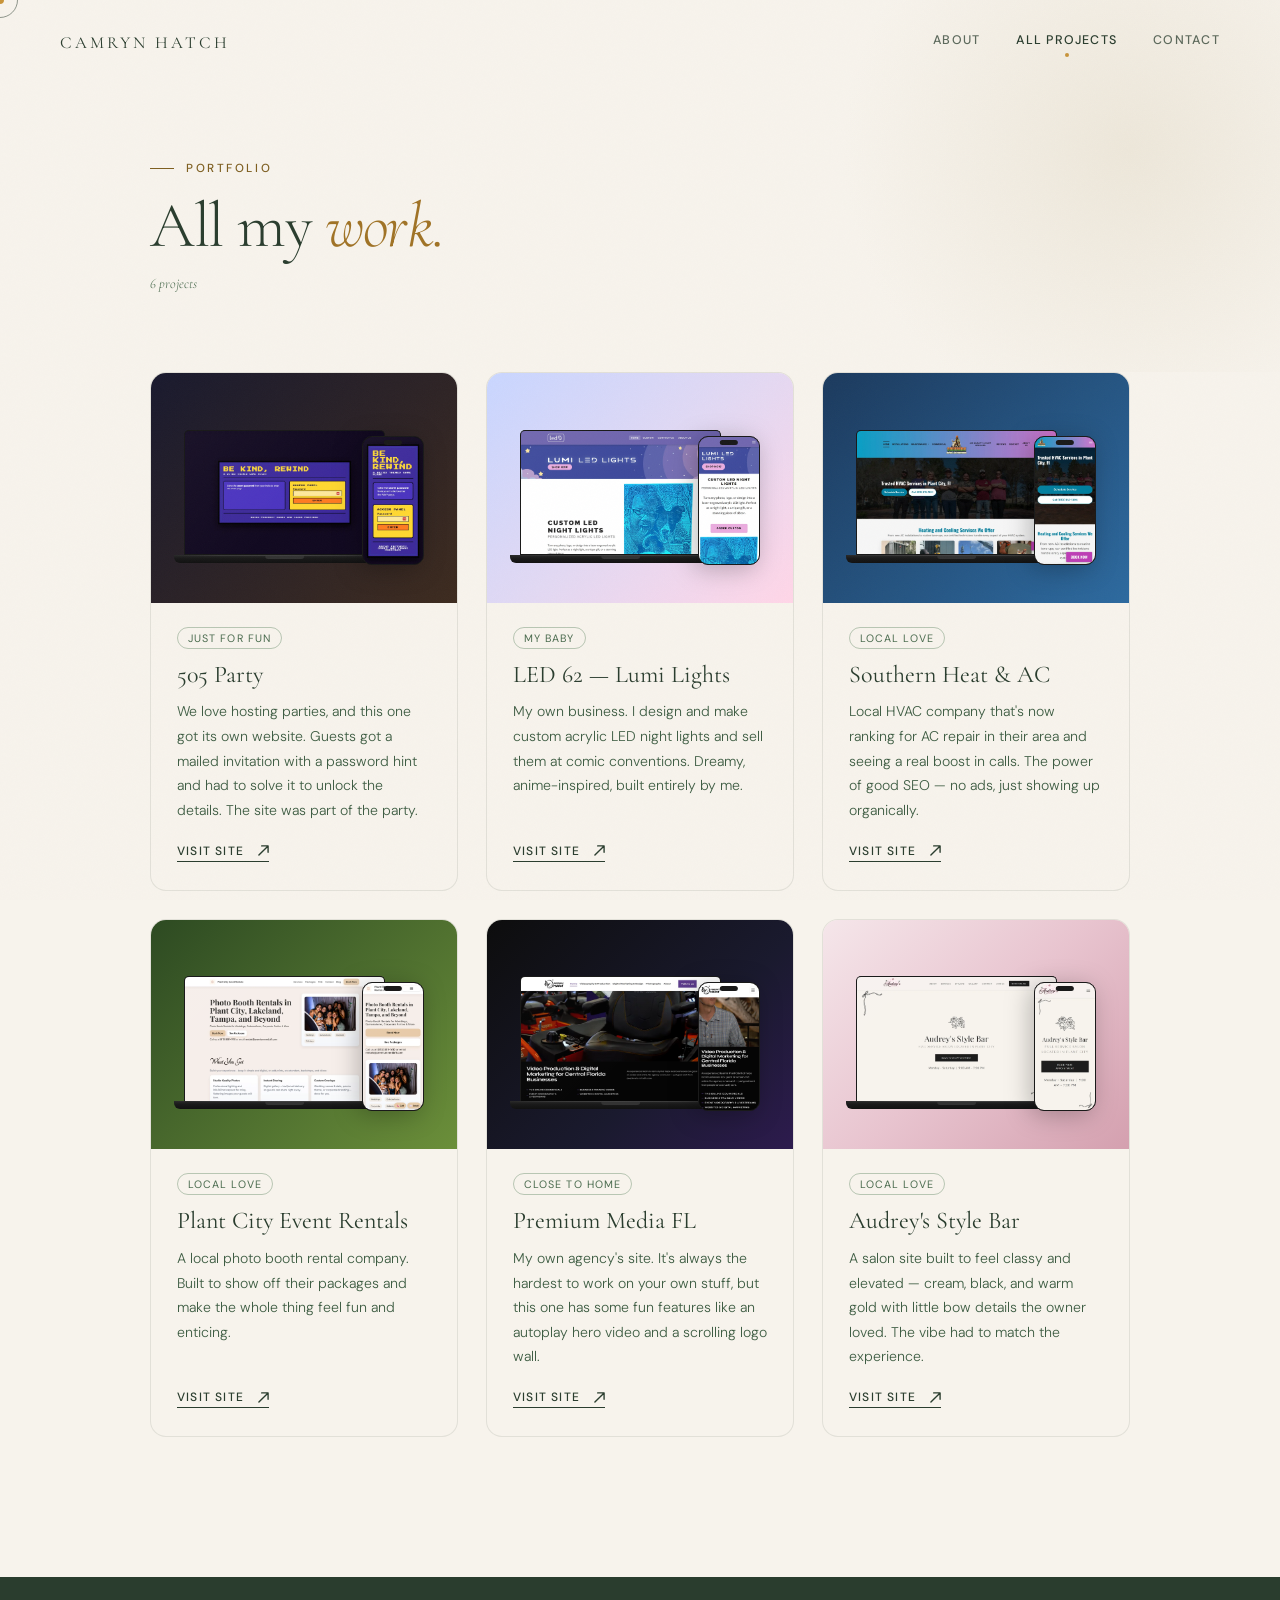
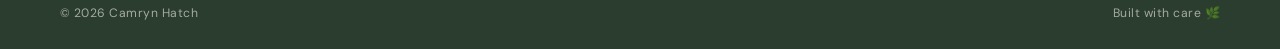
==== commit 6519aa2e: "Performance, SEO, and accessibility improvements - Convert screenshots and portrait to resized WebP " ====
--- a/work.html
+++ b/work.html
@@ -3,7 +3,21 @@
 <head>
 <meta charset="UTF-8">
 <meta name="viewport" content="width=device-width, initial-scale=1.0">
-<title>Work — Camryn Hatch</title>
+<title>Web Design Portfolio — Camryn Hatch, Plant City, FL</title>
+<meta name="description" content="Websites Camryn Hatch has designed and built for Tampa Bay businesses, including Southern Heat &amp; AC, Premium Media FL, Audrey's Style Bar, and Plant City Event Rentals.">
+<link rel="canonical" href="https://camrynhatch.com/work.html">
+<meta name="theme-color" content="#2A3D2E">
+<link rel="icon" href="favicon.svg" type="image/svg+xml">
+<meta property="og:type" content="website">
+<meta property="og:url" content="https://camrynhatch.com/work.html">
+<meta property="og:title" content="Web Design Portfolio — Camryn Hatch">
+<meta property="og:description" content="Websites built for Tampa Bay businesses and side projects.">
+<meta property="og:image" content="https://camrynhatch.com/assets/og-image.png">
+<meta property="og:image:width" content="1200">
+<meta property="og:image:height" content="630">
+<meta name="twitter:card" content="summary_large_image">
+<link rel="preconnect" href="https://fonts.googleapis.com">
+<link rel="preconnect" href="https://fonts.gstatic.com" crossorigin>
 <link href="https://fonts.googleapis.com/css2?family=Cormorant+Garamond:ital,wght@0,300;0,400;0,600;1,300;1,400&family=DM+Sans:ital,wght@0,300;0,400;0,500;1,300&display=swap" rel="stylesheet">
 <link rel="stylesheet" href="style.css">
 </head>
@@ -12,13 +26,13 @@
 <div class="cursor-dot" id="cursorDot"></div>
 <div class="cursor-ring" id="cursorRing"></div>
 
-<a href="#workGrid" class="skip-nav">Skip to content</a>
+<a href="#main" class="skip-nav">Skip to content</a>
 
 <!-- NAV -->
-<nav>
+<nav id="mainNav">
   <a href="index.html" class="nav-logo">Camryn Hatch</a>
-  <button class="nav-toggle" id="navToggle" aria-label="Toggle menu" aria-expanded="false">
-    <svg class="nav-toggle-icon" viewBox="0 0 32 32" fill="none" xmlns="http://www.w3.org/2000/svg">
+  <button class="nav-toggle" id="navToggle" aria-label="Menu" aria-expanded="false" aria-controls="navLinks">
+    <svg class="nav-toggle-icon" aria-hidden="true" focusable="false" viewBox="0 0 32 32" fill="none" xmlns="http://www.w3.org/2000/svg">
       <!-- Stem -->
       <line class="toggle-stem" x1="16" y1="6" x2="16" y2="26" stroke="currentColor" stroke-width="2" stroke-linecap="round"/>
       <!-- Left leaf -->
@@ -29,10 +43,12 @@
   </button>
   <ul class="nav-links" id="navLinks">
     <li><a href="index.html#about">About</a></li>
-    <li><a href="work.html" class="active">All Projects</a></li>
+    <li><a href="work.html" class="active" aria-current="page">All Projects</a></li>
     <li><a href="index.html#contact">Contact</a></li>
   </ul>
 </nav>
+
+<main id="main" tabindex="-1">
 
 <!-- PAGE HEADER -->
 <section class="work-header">
@@ -42,7 +58,7 @@
       <div class="work-header-text reveal">
         <p class="eyebrow">Portfolio</p>
         <h1 class="section-heading">All my <em>work.</em></h1>
-        <p class="work-count" id="workCount">6 projects</p>
+        <p class="work-count" id="workCount"></p>
       </div>
     </div>
   </div>
@@ -54,20 +70,20 @@
     <div class="work-grid" id="workGrid">
 
       <!-- 505 Party -->
-      <a href="https://505party.com/" target="_blank" class="work-card reveal">
+      <a href="https://505party.com/" target="_blank" rel="noopener" class="work-card reveal">
         <div class="card-thumb" style="background: linear-gradient(135deg, #1a1a2e 0%, #3d2b1f 100%);">
           <div class="card-thumb-inner">
             <div class="device-mockup-group">
               <div class="device-laptop">
                 <div class="laptop-screen">
-                  <img src="assets/screenshots/505-pc.png" alt="505 Party desktop view" loading="lazy">
-                </div>
-                <div class="laptop-base"></div>
-              </div>
-              <div class="device-phone">
-                <div class="phone-notch"></div>
-                <div class="phone-screen">
-                  <img src="assets/screenshots/505-phone.png" alt="505 Party mobile view" loading="lazy">
+                  <img src="assets/screenshots/505-pc.webp" width="1200" height="750" alt="505 Party desktop view" loading="lazy">
+                </div>
+                <div class="laptop-base"></div>
+              </div>
+              <div class="device-phone">
+                <div class="phone-notch"></div>
+                <div class="phone-screen">
+                  <img src="assets/screenshots/505-phone.webp" width="375" height="812" alt="505 Party mobile view" loading="lazy">
                 </div>
               </div>
             </div>
@@ -77,30 +93,30 @@
           <div class="card-tags">
             <span class="card-tag">Just for fun</span>
           </div>
-          <div class="card-name">505 Party</div>
+          <h2 class="card-name">505 Party</h2>
           <p class="card-desc">We love hosting parties, and this one got its own website. Guests got a mailed invitation with a password hint and had to solve it to unlock the details. The site was part of the party.</p>
           <span class="card-link">
-            View project
-            <svg width="11" height="11" viewBox="0 0 12 12" fill="none"><path d="M1 11L11 1M11 1H4M11 1V8" stroke="currentColor" stroke-width="1.5" stroke-linecap="round" stroke-linejoin="round"/></svg>
+            Visit site<span class="sr-only"> (opens in new tab)</span>
+            <svg width="11" height="11" viewBox="0 0 12 12" fill="none" aria-hidden="true"><path d="M1 11L11 1M11 1H4M11 1V8" stroke="currentColor" stroke-width="1.5" stroke-linecap="round" stroke-linejoin="round"/></svg>
           </span>
         </div>
       </a>
 
       <!-- LED 62 -->
-      <a href="https://led62.com/" target="_blank" class="work-card reveal reveal-d1">
+      <a href="https://led62.com/" target="_blank" rel="noopener" class="work-card reveal reveal-d1">
         <div class="card-thumb" style="background: linear-gradient(135deg, #c9d6ff 0%, #e2d9f3 50%, #ffd6e7 100%);">
           <div class="card-thumb-inner">
             <div class="device-mockup-group">
               <div class="device-laptop">
                 <div class="laptop-screen">
-                  <img src="assets/screenshots/led62-pc.png" alt="LED 62 desktop view" loading="lazy">
-                </div>
-                <div class="laptop-base"></div>
-              </div>
-              <div class="device-phone">
-                <div class="phone-notch"></div>
-                <div class="phone-screen">
-                  <img src="assets/screenshots/led62-phone.png" alt="LED 62 mobile view" loading="lazy">
+                  <img src="assets/screenshots/led62-pc.webp" width="1200" height="750" alt="LED 62 desktop view" loading="lazy">
+                </div>
+                <div class="laptop-base"></div>
+              </div>
+              <div class="device-phone">
+                <div class="phone-notch"></div>
+                <div class="phone-screen">
+                  <img src="assets/screenshots/led62-phone.webp" width="375" height="812" alt="LED 62 mobile view" loading="lazy">
                 </div>
               </div>
             </div>
@@ -110,30 +126,30 @@
           <div class="card-tags">
             <span class="card-tag">My baby</span>
           </div>
-          <div class="card-name">LED 62 — Lumi Lights</div>
+          <h2 class="card-name">LED 62 — Lumi Lights</h2>
           <p class="card-desc">My own business. I design and make custom acrylic LED night lights and sell them at comic conventions. Dreamy, anime-inspired, built entirely by me.</p>
           <span class="card-link">
-            View project
-            <svg width="11" height="11" viewBox="0 0 12 12" fill="none"><path d="M1 11L11 1M11 1H4M11 1V8" stroke="currentColor" stroke-width="1.5" stroke-linecap="round" stroke-linejoin="round"/></svg>
+            Visit site<span class="sr-only"> (opens in new tab)</span>
+            <svg width="11" height="11" viewBox="0 0 12 12" fill="none" aria-hidden="true"><path d="M1 11L11 1M11 1H4M11 1V8" stroke="currentColor" stroke-width="1.5" stroke-linecap="round" stroke-linejoin="round"/></svg>
           </span>
         </div>
       </a>
 
       <!-- Southern Heat & AC -->
-      <a href="https://southernheatandac.com/" target="_blank" class="work-card reveal reveal-d2">
+      <a href="https://southernheatandac.com/" target="_blank" rel="noopener" class="work-card reveal reveal-d2">
         <div class="card-thumb" style="background: linear-gradient(135deg, #1c3a5e 0%, #2d6a9f 100%);">
           <div class="card-thumb-inner">
             <div class="device-mockup-group">
               <div class="device-laptop">
                 <div class="laptop-screen">
-                  <img src="assets/screenshots/southern-pc.png" alt="Southern Heat & AC desktop view" loading="lazy">
-                </div>
-                <div class="laptop-base"></div>
-              </div>
-              <div class="device-phone">
-                <div class="phone-notch"></div>
-                <div class="phone-screen">
-                  <img src="assets/screenshots/southern-phone.png" alt="Southern Heat & AC mobile view" loading="lazy">
+                  <img src="assets/screenshots/southern-pc.webp" width="1200" height="750" alt="Southern Heat & AC desktop view" loading="lazy">
+                </div>
+                <div class="laptop-base"></div>
+              </div>
+              <div class="device-phone">
+                <div class="phone-notch"></div>
+                <div class="phone-screen">
+                  <img src="assets/screenshots/southern-phone.webp" width="375" height="812" alt="Southern Heat & AC mobile view" loading="lazy">
                 </div>
               </div>
             </div>
@@ -143,30 +159,30 @@
           <div class="card-tags">
             <span class="card-tag">Local love</span>
           </div>
-          <div class="card-name">Southern Heat &amp; AC</div>
+          <h2 class="card-name">Southern Heat &amp; AC</h2>
           <p class="card-desc">Local HVAC company that's now ranking for AC repair in their area and seeing a real boost in calls. The power of good SEO — no ads, just showing up organically.</p>
           <span class="card-link">
-            View project
-            <svg width="11" height="11" viewBox="0 0 12 12" fill="none"><path d="M1 11L11 1M11 1H4M11 1V8" stroke="currentColor" stroke-width="1.5" stroke-linecap="round" stroke-linejoin="round"/></svg>
+            Visit site<span class="sr-only"> (opens in new tab)</span>
+            <svg width="11" height="11" viewBox="0 0 12 12" fill="none" aria-hidden="true"><path d="M1 11L11 1M11 1H4M11 1V8" stroke="currentColor" stroke-width="1.5" stroke-linecap="round" stroke-linejoin="round"/></svg>
           </span>
         </div>
       </a>
 
       <!-- Plant City Event Rentals -->
-      <a href="https://plantcityeventrentals.com/" target="_blank" class="work-card reveal">
+      <a href="https://plantcityeventrentals.com/" target="_blank" rel="noopener" class="work-card reveal">
         <div class="card-thumb" style="background: linear-gradient(135deg, #2d4a22 0%, #6b8f3a 100%);">
           <div class="card-thumb-inner">
             <div class="device-mockup-group">
               <div class="device-laptop">
                 <div class="laptop-screen">
-                  <img src="assets/screenshots/event-pc.png" alt="Plant City Event Rentals desktop view" loading="lazy">
-                </div>
-                <div class="laptop-base"></div>
-              </div>
-              <div class="device-phone">
-                <div class="phone-notch"></div>
-                <div class="phone-screen">
-                  <img src="assets/screenshots/event-phone.png" alt="Plant City Event Rentals mobile view" loading="lazy">
+                  <img src="assets/screenshots/event-pc.webp" width="1200" height="750" alt="Plant City Event Rentals desktop view" loading="lazy">
+                </div>
+                <div class="laptop-base"></div>
+              </div>
+              <div class="device-phone">
+                <div class="phone-notch"></div>
+                <div class="phone-screen">
+                  <img src="assets/screenshots/event-phone.webp" width="375" height="812" alt="Plant City Event Rentals mobile view" loading="lazy">
                 </div>
               </div>
             </div>
@@ -176,30 +192,30 @@
           <div class="card-tags">
             <span class="card-tag">Local love</span>
           </div>
-          <div class="card-name">Plant City Event Rentals</div>
+          <h2 class="card-name">Plant City Event Rentals</h2>
           <p class="card-desc">A local photo booth rental company. Built to show off their packages and make the whole thing feel fun and enticing.</p>
           <span class="card-link">
-            View project
-            <svg width="11" height="11" viewBox="0 0 12 12" fill="none"><path d="M1 11L11 1M11 1H4M11 1V8" stroke="currentColor" stroke-width="1.5" stroke-linecap="round" stroke-linejoin="round"/></svg>
+            Visit site<span class="sr-only"> (opens in new tab)</span>
+            <svg width="11" height="11" viewBox="0 0 12 12" fill="none" aria-hidden="true"><path d="M1 11L11 1M11 1H4M11 1V8" stroke="currentColor" stroke-width="1.5" stroke-linecap="round" stroke-linejoin="round"/></svg>
           </span>
         </div>
       </a>
 
       <!-- Premium Media FL -->
-      <a href="https://premiummediafl.com/" target="_blank" class="work-card reveal reveal-d1">
+      <a href="https://premiummediafl.com/" target="_blank" rel="noopener" class="work-card reveal reveal-d1">
         <div class="card-thumb" style="background: linear-gradient(135deg, #0d0d0d 0%, #1a1a2e 60%, #2d1b4e 100%);">
           <div class="card-thumb-inner">
             <div class="device-mockup-group">
               <div class="device-laptop">
                 <div class="laptop-screen">
-                  <img src="assets/screenshots/premium-pc.png" alt="Premium Media FL desktop view" loading="lazy">
-                </div>
-                <div class="laptop-base"></div>
-              </div>
-              <div class="device-phone">
-                <div class="phone-notch"></div>
-                <div class="phone-screen">
-                  <img src="assets/screenshots/premium-phone.png" alt="Premium Media FL mobile view" loading="lazy">
+                  <img src="assets/screenshots/premium-pc.webp" width="1200" height="750" alt="Premium Media FL desktop view" loading="lazy">
+                </div>
+                <div class="laptop-base"></div>
+              </div>
+              <div class="device-phone">
+                <div class="phone-notch"></div>
+                <div class="phone-screen">
+                  <img src="assets/screenshots/premium-phone.webp" width="375" height="812" alt="Premium Media FL mobile view" loading="lazy">
                 </div>
               </div>
             </div>
@@ -209,30 +225,30 @@
           <div class="card-tags">
             <span class="card-tag">Close to home</span>
           </div>
-          <div class="card-name">Premium Media FL</div>
+          <h2 class="card-name">Premium Media FL</h2>
           <p class="card-desc">My own agency's site. It's always the hardest to work on your own stuff, but this one has some fun features like an autoplay hero video and a scrolling logo wall.</p>
           <span class="card-link">
-            View project
-            <svg width="11" height="11" viewBox="0 0 12 12" fill="none"><path d="M1 11L11 1M11 1H4M11 1V8" stroke="currentColor" stroke-width="1.5" stroke-linecap="round" stroke-linejoin="round"/></svg>
+            Visit site<span class="sr-only"> (opens in new tab)</span>
+            <svg width="11" height="11" viewBox="0 0 12 12" fill="none" aria-hidden="true"><path d="M1 11L11 1M11 1H4M11 1V8" stroke="currentColor" stroke-width="1.5" stroke-linecap="round" stroke-linejoin="round"/></svg>
           </span>
         </div>
       </a>
 
       <!-- Audrey's Style Bar -->
-      <a href="https://audreysstylebar.com/" target="_blank" class="work-card reveal reveal-d2">
+      <a href="https://audreysstylebar.com/" target="_blank" rel="noopener" class="work-card reveal reveal-d2">
         <div class="card-thumb" style="background: linear-gradient(135deg, #f5e6ea 0%, #e8c4cf 50%, #d4a0af 100%);">
           <div class="card-thumb-inner">
             <div class="device-mockup-group">
               <div class="device-laptop">
                 <div class="laptop-screen">
-                  <img src="assets/screenshots/audrey-pc.png" alt="Audrey's Style Bar desktop view" loading="lazy">
-                </div>
-                <div class="laptop-base"></div>
-              </div>
-              <div class="device-phone">
-                <div class="phone-notch"></div>
-                <div class="phone-screen">
-                  <img src="assets/screenshots/audrey-phone.png" alt="Audrey's Style Bar mobile view" loading="lazy">
+                  <img src="assets/screenshots/audrey-pc.webp" width="1200" height="750" alt="Audrey's Style Bar desktop view" loading="lazy">
+                </div>
+                <div class="laptop-base"></div>
+              </div>
+              <div class="device-phone">
+                <div class="phone-notch"></div>
+                <div class="phone-screen">
+                  <img src="assets/screenshots/audrey-phone.webp" width="375" height="812" alt="Audrey's Style Bar mobile view" loading="lazy">
                 </div>
               </div>
             </div>
@@ -242,23 +258,20 @@
           <div class="card-tags">
             <span class="card-tag">Local love</span>
           </div>
-          <div class="card-name">Audrey's Style Bar</div>
+          <h2 class="card-name">Audrey's Style Bar</h2>
           <p class="card-desc">A salon site built to feel classy and elevated — cream, black, and warm gold with little bow details the owner loved. The vibe had to match the experience.</p>
           <span class="card-link">
-            View project
-            <svg width="11" height="11" viewBox="0 0 12 12" fill="none"><path d="M1 11L11 1M11 1H4M11 1V8" stroke="currentColor" stroke-width="1.5" stroke-linecap="round" stroke-linejoin="round"/></svg>
-          </span>
-        </div>
-      </a>
-
-      <!-- Empty state -->
-      <div class="empty-state" id="emptyState">
-        <p>Nothing here yet — check back soon &#127807;</p>
-      </div>
+            Visit site<span class="sr-only"> (opens in new tab)</span>
+            <svg width="11" height="11" viewBox="0 0 12 12" fill="none" aria-hidden="true"><path d="M1 11L11 1M11 1H4M11 1V8" stroke="currentColor" stroke-width="1.5" stroke-linecap="round" stroke-linejoin="round"/></svg>
+          </span>
+        </div>
+      </a>
 
     </div>
   </div>
 </section>
+
+</main>
 
 <!-- FOOTER -->
 <footer>
@@ -268,6 +281,16 @@
 
 <script>
   document.getElementById('yr').textContent = new Date().getFullYear();
+
+  // Project count stays in sync with the cards
+  const cardCount = document.querySelectorAll('.work-card').length;
+  document.getElementById('workCount').textContent = cardCount + (cardCount === 1 ? ' project' : ' projects');
+
+  // Solid nav background once scrolled
+  const nav = document.getElementById('mainNav');
+  const setScrolled = () => nav.classList.toggle('nav-scrolled', window.scrollY > 40);
+  setScrolled();
+  window.addEventListener('scroll', setScrolled, { passive: true });
 
   // Cursor
   const dot = document.getElementById('cursorDot');
@@ -285,7 +308,7 @@
     ring.style.top = ry + 'px';
     requestAnimationFrame(animateRing);
   })();
-  document.querySelectorAll('a, .work-card, .filter-btn').forEach(el => {
+  document.querySelectorAll('a, .work-card').forEach(el => {
     el.addEventListener('mouseenter', () => document.body.classList.add('hovering'));
     el.addEventListener('mouseleave', () => document.body.classList.remove('hovering'));
   });
@@ -307,13 +330,19 @@
     document.body.classList.toggle('nav-locked', isOpen);
   });
 
-  navLinks.querySelectorAll('a').forEach(link => {
-    link.addEventListener('click', () => {
-      navLinks.classList.remove('nav-open');
-      navToggle.classList.remove('is-open');
-      navToggle.setAttribute('aria-expanded', false);
-      document.body.classList.remove('nav-locked');
-    });
+  function closeNav() {
+    navLinks.classList.remove('nav-open');
+    navToggle.classList.remove('is-open');
+    navToggle.setAttribute('aria-expanded', false);
+    document.body.classList.remove('nav-locked');
+  }
+  navLinks.querySelectorAll('a').forEach(link => link.addEventListener('click', closeNav));
+
+  document.addEventListener('keydown', e => {
+    if (e.key === 'Escape' && navLinks.classList.contains('nav-open')) {
+      closeNav();
+      navToggle.focus();
+    }
   });
 </script>
 </body>
--- a/style.css
+++ b/style.css
@@ -8,6 +8,7 @@
   --honey: #C8943A;
   --honey-text: #7E5F20;
   --honey-light: #E8B86D;
+  --honey-deep: #A07326; /* honey for large text on cream: 3.8:1 */
   --petal: #D4A5A5;
   --ink: #1C2419;
   --mist: rgba(42,61,46,0.06);
@@ -43,6 +44,31 @@
 .skip-nav:focus {
   top: 0;
 }
+main:focus { outline: none; }
+
+.sr-only {
+  position: absolute;
+  width: 1px; height: 1px;
+  padding: 0; margin: -1px;
+  overflow: hidden;
+  clip: rect(0,0,0,0);
+  white-space: nowrap;
+  border: 0;
+}
+
+/* Visible keyboard focus everywhere */
+a:focus-visible,
+button:focus-visible {
+  outline: 2px solid var(--honey-deep);
+  outline-offset: 4px;
+  border-radius: 2px;
+}
+#about a:focus-visible,
+nav.nav-light a:focus-visible,
+nav.nav-light button:focus-visible,
+.nav-links.nav-open a:focus-visible,
+footer a:focus-visible { outline-color: var(--honey-light); }
+.work-card:focus-visible { outline-offset: 3px; border-radius: 16px; }
 
 body::before {
   content: '';
@@ -140,21 +166,23 @@
 .nav-toggle.is-open .toggle-stem {
   opacity: 0;
 }
-.nav-toggle.is-open .toggle-leaf--left {
-  d: path("M8 8 L24 24");
+.nav-toggle.is-open .toggle-leaf {
+  stroke: currentColor;
+  stroke-width: 2.4;
+  stroke-linecap: round;
   opacity: 1;
 }
-.nav-toggle.is-open .toggle-leaf--right {
-  d: path("M24 8 L8 24");
-  opacity: 1;
-}
-
-/* Fallback X for browsers that don't animate d */
-.nav-toggle.is-open .toggle-leaf--left {
-  transform: translate(-3px, -4px) rotate(45deg) scaleX(2.2) scaleY(0.3);
-}
-.nav-toggle.is-open .toggle-leaf--right {
-  transform: translate(3px, 4px) rotate(-45deg) scaleX(2.2) scaleY(0.3);
+.nav-toggle.is-open .toggle-leaf--left  { d: path("M8 8 L24 24"); }
+.nav-toggle.is-open .toggle-leaf--right { d: path("M24 8 L8 24"); }
+
+/* Fallback X for browsers that don't support the CSS d property (Safari) */
+@supports not (d: path("M0 0")) {
+  .nav-toggle.is-open .toggle-leaf--left {
+    transform: translate(-3px, -4px) rotate(45deg) scaleX(2.2) scaleY(0.3);
+  }
+  .nav-toggle.is-open .toggle-leaf--right {
+    transform: translate(3px, 4px) rotate(-45deg) scaleX(2.2) scaleY(0.3);
+  }
 }
 
 /* Nav light mode adjustments for toggle */
@@ -212,7 +240,7 @@
   opacity: 0;
   animation: fadeUp 0.9s 0.35s ease forwards;
 }
-.hero-name em { font-style: italic; color: var(--honey); }
+.hero-name em { font-style: italic; color: var(--honey-deep); }
 
 .hero-tagline {
   font-size: 1.05rem;
@@ -242,8 +270,10 @@
   opacity: 0;
   animation: fadeUp 0.9s 0.65s ease forwards;
 }
-.hero-cta:hover {
-  background: var(--honey);
+.hero-cta:hover,
+.hero-cta:focus-visible {
+  background: var(--honey-light);
+  color: var(--forest);
   transform: translateY(-2px);
   box-shadow: 0 12px 40px rgba(200,148,58,0.3);
 }
@@ -260,11 +290,24 @@
 }
 .botanical-art { width: 100%; max-width: 420px; }
 
+/* Nav backgrounds — drawn on ::before so the fixed mobile overlay isn't trapped by backdrop-filter */
+nav { transition: padding 0.3s ease; }
+nav::before {
+  content: '';
+  position: absolute;
+  inset: 0;
+  z-index: -1;
+  background: rgba(247,243,236,0.9);
+  -webkit-backdrop-filter: blur(12px);
+  backdrop-filter: blur(12px);
+  box-shadow: 0 1px 0 rgba(42,61,46,0.08);
+  opacity: 0;
+  transition: opacity 0.3s ease, background 0.3s ease;
+}
+nav.nav-scrolled { padding-top: 18px; padding-bottom: 18px; }
+nav.nav-scrolled::before { opacity: 1; }
 /* Nav light mode (over dark sections) */
-nav.nav-light {
-  background: rgba(42,61,46,0.92);
-  backdrop-filter: blur(12px);
-}
+nav.nav-light::before { opacity: 1; background: rgba(42,61,46,0.92); box-shadow: none; }
 nav.nav-light .nav-logo { color: var(--cream); }
 nav.nav-light .nav-links a { color: var(--cream); }
 nav.nav-light .nav-links a:hover { opacity: 1; color: var(--honey-light); }
@@ -298,7 +341,7 @@
   letter-spacing: -0.02em;
   color: var(--forest);
 }
-.section-heading em { font-style: italic; color: var(--honey); }
+.section-heading em { font-style: italic; color: var(--honey-deep); }
 
 /* ABOUT */
 #about {
@@ -409,7 +452,12 @@
   gap: 80px;
   align-items: start;
 }
-.project-entry:last-child { border-bottom: 1px solid rgba(42,61,46,0.13); }
+.projects-more {
+  border-top: 1px solid rgba(42,61,46,0.13);
+  padding-top: 64px;
+  text-align: center;
+}
+.projects-more .hero-cta { opacity: 1; animation: none; }
 
 .project-meta { position: sticky; top: 120px; }
 
@@ -456,7 +504,7 @@
   padding-bottom: 3px;
   transition: color 0.2s, border-color 0.2s;
 }
-.project-link-btn:hover { color: var(--honey); border-color: var(--honey); }
+.project-link-btn:hover { color: var(--honey-text); border-color: var(--honey-text); }
 
 .project-visual {
   width: 100%;
@@ -519,6 +567,8 @@
 .contact-inner { max-width: 660px; }
 
 .contact-email {
+  overflow-wrap: anywhere;
+  max-width: 100%;
   font-family: 'Cormorant Garamond', serif;
   font-size: clamp(2rem, 4vw, 3.2rem);
   font-weight: 300;
@@ -532,7 +582,7 @@
   border-bottom: 1px solid transparent;
   width: fit-content;
 }
-.contact-email:hover { color: var(--honey); border-color: var(--honey); }
+.contact-email:hover { color: var(--honey-deep); border-color: var(--honey-deep); }
 
 .contact-sub {
   font-size: 0.9rem;
@@ -816,25 +866,10 @@
   transition: color 0.2s, border-color 0.2s;
 }
 .work-card:hover .card-link {
-  color: var(--honey);
-  border-color: var(--honey);
-}
-
-/* Empty state */
-.empty-state {
-  grid-column: 1 / -1;
-  text-align: center;
-  padding: 80px 20px;
-  display: none;
-}
-.empty-state.visible { display: block; }
-.empty-state p {
-  font-family: 'Cormorant Garamond', serif;
-  font-size: 1.6rem;
-  font-style: italic;
-  font-weight: 300;
-  color: var(--moss);
-}
+  color: var(--honey-text);
+  border-color: var(--honey-text);
+}
+
 
 /* Nav active state */
 .nav-links a.active { opacity: 1; }
@@ -854,7 +889,6 @@
 @media (max-width: 860px) {
   .work-header { padding: 120px 0 60px; }
   .work-header-inner { flex-direction: column; align-items: flex-start; }
-  .filter-bar { margin-top: 8px; }
 }
 @media (max-width: 560px) {
   .work-grid { grid-template-columns: 1fr; }
@@ -862,15 +896,15 @@
 
 /* Accessibility badge — stands out across all cards */
 .card-tag--acc {
-  color: var(--honey);
-  border-color: var(--honey);
+  color: var(--honey-text);
+  border-color: var(--honey-text);
   font-weight: 500;
 }
 
 /* Accessibility badge — index project tags */
 .project-tag--acc {
-  color: var(--honey);
-  border-color: var(--honey);
+  color: var(--honey-text);
+  border-color: var(--honey-text);
   font-weight: 500;
 }
 
@@ -919,6 +953,7 @@
 
 .laptop-screen img {
   width: 100%;
+  height: auto;
   display: block;
 }
 
@@ -986,6 +1021,7 @@
 
 .phone-screen img {
   width: 100%;
+  height: auto;
   display: block;
 }
 
@@ -1036,8 +1072,33 @@
 @media (max-width: 860px) {
   .device-mockup-group--wide {
     padding: 0 20px;
-    margin-bottom: -20px;
+    margin-bottom: 20px;
   }
   .device-mockup-group--wide .device-laptop { width: 70%; }
   .device-mockup-group--wide .device-phone { width: 20%; margin-left: -8%; }
-}+}
+
+@media (pointer: coarse) {
+  .cursor-dot,
+  .cursor-ring {
+    display: none;
+  }
+}
+
+/* ==============================
+   REDUCED MOTION
+   ============================== */
+@media (prefers-reduced-motion: reduce) {
+  html { scroll-behavior: auto; }
+  *, *::before, *::after {
+    animation-duration: 0.01ms !important;
+    animation-iteration-count: 1 !important;
+    transition-duration: 0.01ms !important;
+    transition-delay: 0s !important;
+  }
+  .reveal { opacity: 1; transform: none; }
+  .cursor-dot, .cursor-ring { display: none; }
+  .project-entry:hover .project-visual-inner,
+  .work-card:hover .card-thumb-inner,
+  .work-card:hover { transform: none; }
+}
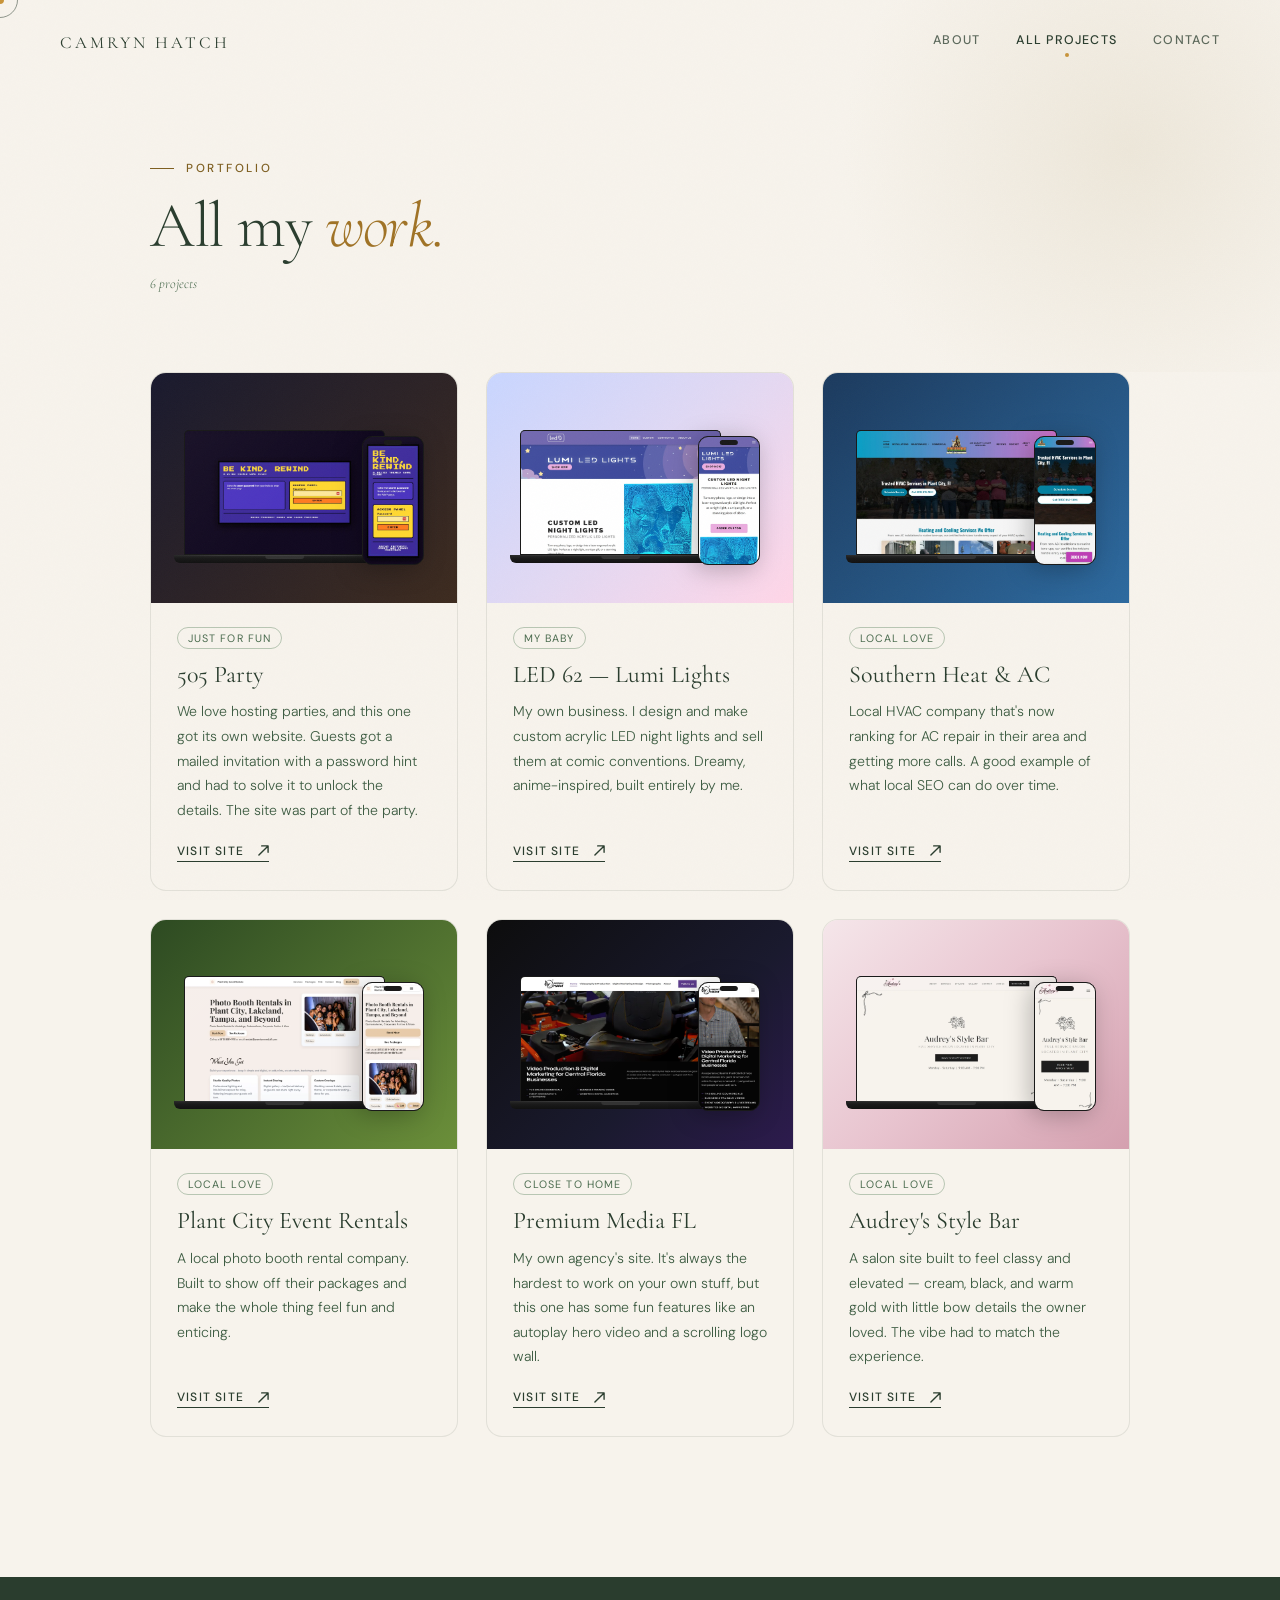
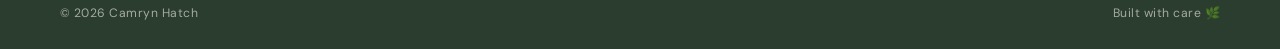
==== commit 4c974194: "Tighten About and Southern Heat copy Co-Authored-By: Claude Opus 5.5 <noreply@anthropic.com> Claude-" ====
--- a/work.html
+++ b/work.html
@@ -160,7 +160,7 @@
             <span class="card-tag">Local love</span>
           </div>
           <h2 class="card-name">Southern Heat &amp; AC</h2>
-          <p class="card-desc">Local HVAC company that's now ranking for AC repair in their area and seeing a real boost in calls. The power of good SEO — no ads, just showing up organically.</p>
+          <p class="card-desc">Local HVAC company that's now ranking for AC repair in their area and getting more calls. A good example of what local SEO can do over time.</p>
           <span class="card-link">
             Visit site<span class="sr-only"> (opens in new tab)</span>
             <svg width="11" height="11" viewBox="0 0 12 12" fill="none" aria-hidden="true"><path d="M1 11L11 1M11 1H4M11 1V8" stroke="currentColor" stroke-width="1.5" stroke-linecap="round" stroke-linejoin="round"/></svg>
